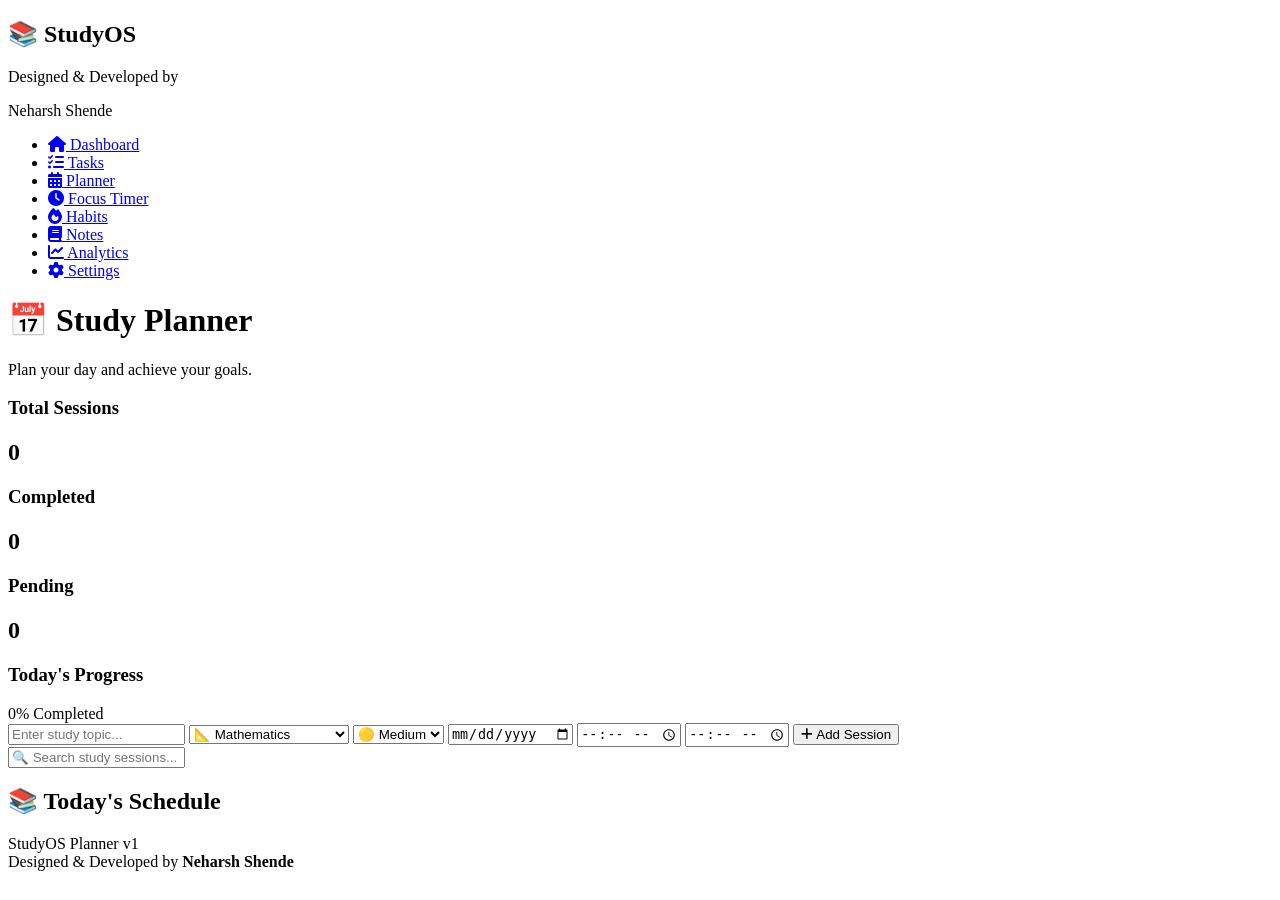
==== planner.html @ d5bcb145 "Create planner.html" ====
<!DOCTYPE html>
<html lang="en">

<head>

<meta charset="UTF-8">

<meta name="viewport" content="width=device-width, initial-scale=1.0">

<title>StudyOS | Study Planner</title>

<link rel="stylesheet" href="CSS/style.css">
<link rel="stylesheet" href="CSS/planner.css">

<link rel="preconnect" href="https://fonts.googleapis.com">

<link href="https://fonts.googleapis.com/css2?family=Poppins:wght@300;400;500;600;700&display=swap" rel="stylesheet">

<link rel="stylesheet"
href="https://cdnjs.cloudflare.com/ajax/libs/font-awesome/6.6.0/css/all.min.css">

</head>

<body>

<!-- ================= Sidebar ================= -->

<aside class="sidebar">

<div class="logo">

<h2>📚 StudyOS</h2>

<p>Designed & Developed by</p>

<span>Neharsh Shende</span>

</div>

<ul>

<li>
<a href="index.html">
<i class="fa-solid fa-house"></i>
Dashboard
</a>
</li>

<li>
<a href="tasks.html">
<i class="fa-solid fa-list-check"></i>
Tasks
</a>
</li>

<li class="active">
<a href="#">
<i class="fa-solid fa-calendar-days"></i>
Planner
</a>
</li>

<li>
<a href="#">
<i class="fa-solid fa-clock"></i>
Focus Timer
</a>
</li>

<li>
<a href="#">
<i class="fa-solid fa-fire"></i>
Habits
</a>
</li>

<li>
<a href="#">
<i class="fa-solid fa-book"></i>
Notes
</a>
</li>

<li>
<a href="#">
<i class="fa-solid fa-chart-line"></i>
Analytics
</a>
</li>

<li>
<a href="#">
<i class="fa-solid fa-gear"></i>
Settings
</a>
</li>

</ul>

</aside>

<!-- ================= Main ================= -->

<main class="main">

<header>

<h1>📅 Study Planner</h1>

<p>Plan your day and achieve your goals.</p>

</header>

<!-- ================= Planner Stats ================= -->

<section class="planner-stats">

<div class="stat-card">

<h3>Total Sessions</h3>

<h2 id="totalSessions">0</h2>

</div>

<div class="stat-card">

<h3>Completed</h3>

<h2 id="completedSessions">0</h2>

</div>

<div class="stat-card">

<h3>Pending</h3>

<h2 id="pendingSessions">0</h2>

</div>

</section>

<!-- ================= Progress ================= -->

<section class="progress-section">

<div class="progress-header">

<h3>Today's Progress</h3>

<span id="progressText">0% Completed</span>

</div>

<div class="progress">

<div id="progressBar" class="progress-bar"></div>

</div>

</section>
<!-- ================= Add Study Session ================= -->

<section class="planner-form">

<input
type="text"
id="sessionTitle"
placeholder="Enter study topic...">


<select id="subject">

<option value="Mathematics">
📐 Mathematics
</option>

<option value="Physics">
⚛️ Physics
</option>

<option value="Chemistry">
🧪 Chemistry
</option>

<option value="English">
📖 English
</option>

<option value="GK">
🌍 General Knowledge
</option>

<option value="Other">
📌 Other
</option>

</select>


<select id="sessionPriority">

<option value="High">
🔴 High
</option>

<option value="Medium" selected>
🟡 Medium
</option>

<option value="Low">
🟢 Low
</option>

</select>


<input
type="date"
id="sessionDate">


<input
type="time"
id="startTime">


<input
type="time"
id="endTime">


<button id="addSessionBtn">

<i class="fa-solid fa-plus"></i>

Add Session

</button>


<button
id="updateSessionBtn"
style="display:none;">

<i class="fa-solid fa-pen"></i>

Update Session

</button>

</section>


<!-- ================= Search ================= -->

<section class="search-box">

<input

type="text"

id="searchSession"

placeholder="🔍 Search study sessions...">

</section>


<!-- ================= Timeline ================= -->

<section class="timeline-container">

<h2>

📚 Today's Schedule

</h2>


<ul id="sessionList">

<!-- Sessions added by JavaScript -->

</ul>


</section>
<!-- ================= Footer ================= -->

<footer>

<p>

StudyOS Planner v1

<br>

Designed & Developed by

<b>Neharsh Shende</b>

</p>

</footer>


</main>


<!-- ================= JavaScript ================= -->

<script src="js/planner.js"></script>


</body>

</html>
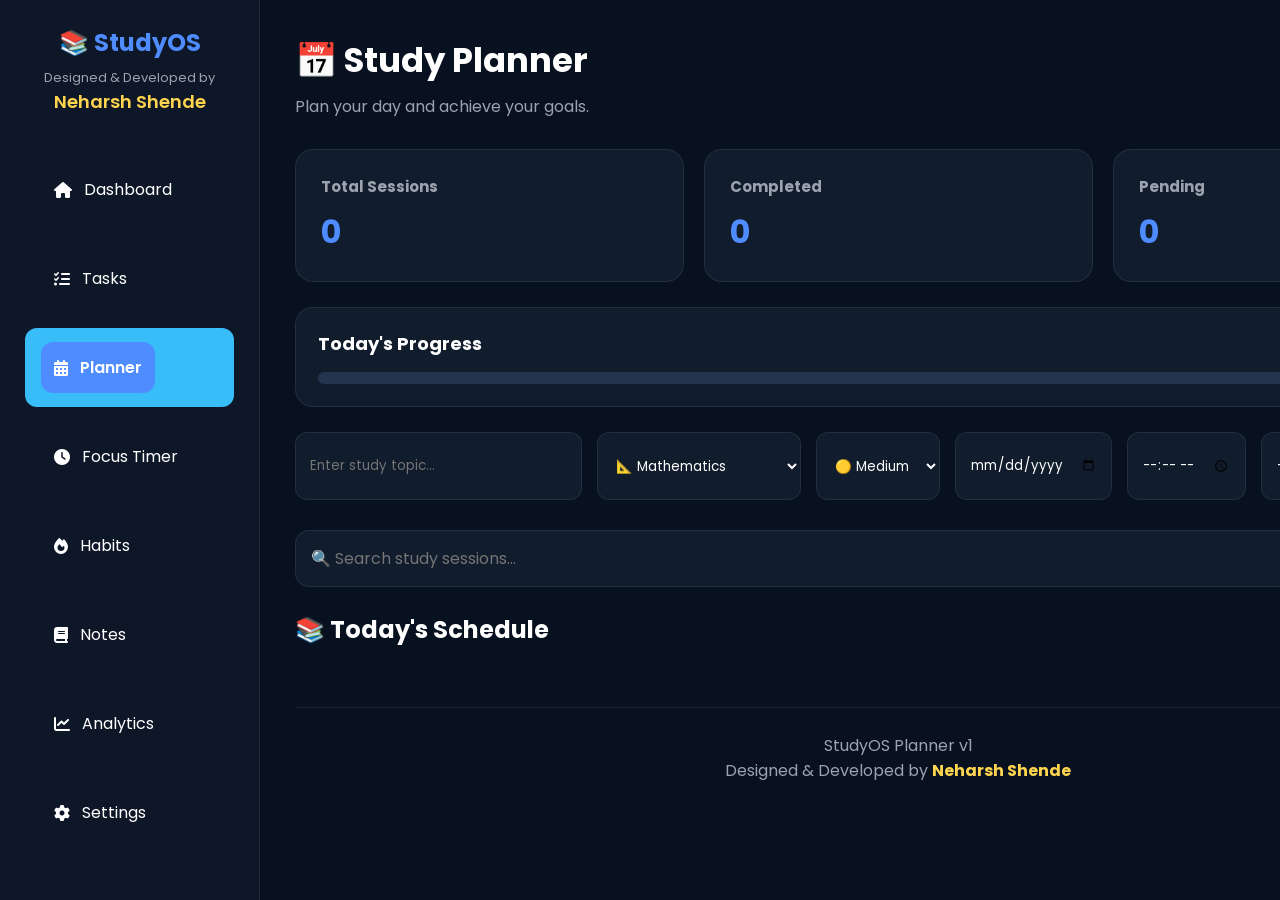
==== commit a0acf153: "Update planner.html" ====
--- a/planner.html
+++ b/planner.html
@@ -9,8 +9,8 @@
 
 <title>StudyOS | Study Planner</title>
 
-<link rel="stylesheet" href="CSS/style.css">
-<link rel="stylesheet" href="CSS/planner.css">
+<link rel="stylesheet" href="css/style.css">
+<link rel="stylesheet" href="css/planner.css">
 
 <link rel="preconnect" href="https://fonts.googleapis.com">
 
--- a/css/style.css
+++ b/css/style.css
@@ -0,0 +1,205 @@
+/* ==========================================
+   StudyOS
+   Developed by Neharsh Shende
+========================================== */
+
+*{
+    margin:0;
+    padding:0;
+    box-sizing:border-box;
+    font-family:'Poppins',sans-serif;
+}
+
+body{
+    background:#0f172a;
+    color:#fff;
+    display:flex;
+    min-height:100vh;
+}
+
+/* Sidebar */
+
+.sidebar{
+    width:260px;
+    background:#111827;
+    padding:30px 20px;
+    position:fixed;
+    left:0;
+    top:0;
+    bottom:0;
+    border-right:1px solid rgba(255,255,255,.08);
+}
+
+.logo{
+    text-align:center;
+    margin-bottom:40px;
+}
+
+.logo h1{
+    font-size:30px;
+    color:#38bdf8;
+}
+
+.logo p{
+    color:#94a3b8;
+    margin-top:8px;
+}
+
+.logo span{
+    color:#facc15;
+    font-weight:700;
+    font-size:18px;
+}
+
+/* Menu */
+
+.sidebar ul{
+    list-style:none;
+}
+
+.sidebar ul li{
+    padding:14px 16px;
+    margin-bottom:10px;
+    border-radius:12px;
+    cursor:pointer;
+    transition:.3s;
+    display:flex;
+    align-items:center;
+    gap:12px;
+    color:#cbd5e1;
+}
+
+.sidebar ul li:hover{
+    background:#1e293b;
+    transform:translateX(6px);
+}
+
+.sidebar ul li.active{
+    background:#38bdf8;
+    color:#000;
+    font-weight:600;
+}
+
+/* Main */
+
+.main{
+    flex:1;
+    margin-left:260px;
+    padding:40px;
+}
+
+/* Header */
+
+header h2{
+    font-size:34px;
+}
+
+header p{
+    margin-top:8px;
+    color:#94a3b8;
+}
+
+/* Cards */
+
+.cards{
+    margin-top:35px;
+    display:grid;
+    grid-template-columns:repeat(auto-fit,minmax(220px,1fr));
+    gap:20px;
+}
+
+.card{
+    background:#1e293b;
+    border-radius:18px;
+    padding:25px;
+    transition:.3s;
+    border:1px solid rgba(255,255,255,.06);
+}
+
+.card:hover{
+    transform:translateY(-8px);
+    box-shadow:0 12px 30px rgba(0,0,0,.35);
+}
+
+.card h3{
+    color:#94a3b8;
+    font-size:16px;
+}
+
+.card h1{
+    margin-top:18px;
+    font-size:38px;
+    color:#38bdf8;
+}
+
+/* Quote */
+
+.quote{
+    margin-top:35px;
+    background:#1e293b;
+    border-radius:18px;
+    padding:30px;
+    border-left:6px solid #38bdf8;
+}
+
+.quote h3{
+    margin-bottom:15px;
+}
+
+.quote p{
+    color:#cbd5e1;
+    line-height:1.8;
+}
+
+/* Footer */
+
+footer{
+    margin-top:40px;
+    text-align:center;
+    color:#94a3b8;
+    padding:20px 0;
+}
+
+footer strong{
+    color:#facc15;
+}
+
+/* Scrollbar */
+
+::-webkit-scrollbar{
+    width:8px;
+}
+
+::-webkit-scrollbar-thumb{
+    background:#38bdf8;
+    border-radius:20px;
+}
+
+/* Mobile */
+
+@media(max-width:900px){
+
+.sidebar{
+    width:100%;
+    height:auto;
+    position:relative;
+}
+
+.main{
+    margin-left:0;
+    padding:20px;
+}
+
+.cards{
+    grid-template-columns:1fr;
+}
+
+header h2{
+    font-size:26px;
+}
+
+.logo h1{
+    font-size:26px;
+}
+
+}
--- a/css/planner.css
+++ b/css/planner.css
@@ -0,0 +1,903 @@
+/* ==========================================
+   StudyOS Planner v1
+   Designed & Developed by Neharsh Shende
+========================================== */
+
+:root{
+
+    --bg:#08111f;
+    --card:#111c2d;
+    --primary:#4f8cff;
+    --secondary:#7c3aed;
+    --success:#22c55e;
+    --danger:#ef4444;
+    --warning:#f59e0b;
+
+    --text:#ffffff;
+    --muted:#9ca3af;
+
+    --border:rgba(255,255,255,.08);
+
+}
+
+
+*{
+
+    margin:0;
+    padding:0;
+    box-sizing:border-box;
+
+    font-family:'Poppins',sans-serif;
+
+}
+
+
+body{
+
+    background:var(--bg);
+
+    color:var(--text);
+
+    min-height:100vh;
+
+}
+
+
+/* ================= Sidebar ================= */
+
+
+.sidebar{
+
+    width:260px;
+
+    background:#0d1727;
+
+    border-right:1px solid var(--border);
+
+    position:fixed;
+
+    top:0;
+
+    bottom:0;
+
+    left:0;
+
+    padding:25px;
+
+    overflow-y:auto;
+
+}
+
+
+.logo{
+
+    text-align:center;
+
+    margin-bottom:35px;
+
+}
+
+
+.logo h2{
+
+    color:var(--primary);
+
+}
+
+
+.logo p{
+
+    color:var(--muted);
+
+    font-size:13px;
+
+    margin-top:8px;
+
+}
+
+
+.logo span{
+
+    color:#ffd54f;
+
+    font-weight:600;
+
+}
+
+
+.sidebar ul{
+
+    list-style:none;
+
+}
+
+
+.sidebar li{
+
+    margin:10px 0;
+
+}
+
+
+.sidebar a{
+
+    display:flex;
+
+    align-items:center;
+
+    gap:12px;
+
+    padding:13px;
+
+    color:white;
+
+    text-decoration:none;
+
+    border-radius:12px;
+
+    transition:.3s;
+
+}
+
+
+.sidebar a:hover,
+.sidebar .active a{
+
+    background:var(--primary);
+
+}
+
+
+/* ================= Main ================= */
+
+
+.main{
+
+    margin-left:260px;
+
+    padding:35px;
+
+}
+
+
+header{
+
+    margin-bottom:30px;
+
+}
+
+
+header h1{
+
+    font-size:34px;
+
+}
+
+
+header p{
+
+    color:var(--muted);
+
+    margin-top:8px;
+
+}
+
+
+/* ================= Planner Stats ================= */
+
+
+.planner-stats{
+
+    display:grid;
+
+    grid-template-columns:repeat(auto-fit,minmax(200px,1fr));
+
+    gap:20px;
+
+    margin-bottom:25px;
+
+}
+
+
+.stat-card{
+
+    background:var(--card);
+
+    padding:25px;
+
+    border-radius:18px;
+
+    border:1px solid var(--border);
+
+    transition:.3s;
+
+}
+
+
+.stat-card:hover{
+
+    transform:translateY(-5px);
+
+}
+
+
+.stat-card h3{
+
+    color:var(--muted);
+
+    font-size:15px;
+
+}
+
+
+.stat-card h2{
+
+    color:var(--primary);
+
+    font-size:32px;
+
+    margin-top:10px;
+
+}
+/* ================= Progress ================= */
+
+
+.progress-section{
+
+    background:var(--card);
+
+    border:1px solid var(--border);
+
+    border-radius:18px;
+
+    padding:22px;
+
+    margin-bottom:25px;
+
+}
+
+
+.progress-header{
+
+    display:flex;
+
+    justify-content:space-between;
+
+    align-items:center;
+
+    margin-bottom:15px;
+
+}
+
+
+.progress-header h3{
+
+    font-size:18px;
+
+}
+
+
+#progressText{
+
+    color:var(--primary);
+
+    font-weight:600;
+
+}
+
+
+.progress{
+
+    height:12px;
+
+    width:100%;
+
+    background:#23344f;
+
+    border-radius:20px;
+
+    overflow:hidden;
+
+}
+
+
+.progress-bar{
+
+    height:100%;
+
+    width:0%;
+
+    background:linear-gradient(
+        90deg,
+        var(--primary),
+        var(--secondary)
+    );
+
+    transition:.5s;
+
+}
+
+
+/* ================= Planner Form ================= */
+
+
+.planner-form{
+
+    display:grid;
+
+    grid-template-columns:
+    2fr
+    1fr
+    1fr
+    1fr
+    1fr
+    1fr
+    auto
+    auto;
+
+    gap:15px;
+
+    margin-bottom:30px;
+
+}
+
+
+.planner-form input,
+.planner-form select{
+
+    background:var(--card);
+
+    color:white;
+
+    border:1px solid var(--border);
+
+    padding:14px;
+
+    border-radius:12px;
+
+    outline:none;
+
+}
+
+
+.planner-form input:focus,
+.planner-form select:focus{
+
+    border-color:var(--primary);
+
+}
+
+
+.planner-form button{
+
+    border:none;
+
+    padding:14px 18px;
+
+    border-radius:12px;
+
+    cursor:pointer;
+
+    font-weight:600;
+
+    color:white;
+
+    transition:.3s;
+
+}
+
+
+#addSessionBtn{
+
+    background:var(--primary);
+
+}
+
+
+#updateSessionBtn{
+
+    background:var(--warning);
+
+}
+
+
+.planner-form button:hover{
+
+    transform:translateY(-3px);
+
+}
+
+
+/* ================= Search ================= */
+
+
+.search-box{
+
+    margin-bottom:25px;
+
+}
+
+
+.search-box input{
+
+    width:100%;
+
+    padding:15px;
+
+    background:var(--card);
+
+    color:white;
+
+    border:1px solid var(--border);
+
+    border-radius:14px;
+
+    outline:none;
+
+    font-size:16px;
+
+}
+
+
+.search-box input:focus{
+
+    border-color:var(--primary);
+
+}
+
+
+/* ================= Timeline ================= */
+
+
+.timeline-container h2{
+
+    margin-bottom:20px;
+
+}
+/* ================= Timeline List ================= */
+
+
+#sessionList{
+
+    list-style:none;
+
+    display:flex;
+
+    flex-direction:column;
+
+    gap:18px;
+
+}
+
+
+.session-card{
+
+    background:var(--card);
+
+    border:1px solid var(--border);
+
+    border-left:6px solid var(--primary);
+
+    border-radius:18px;
+
+    padding:20px;
+
+    display:flex;
+
+    justify-content:space-between;
+
+    align-items:center;
+
+    transition:.3s;
+
+    animation:fadeIn .4s ease;
+
+}
+
+
+.session-card:hover{
+
+    transform:translateY(-5px);
+
+    box-shadow:0 15px 30px rgba(0,0,0,.35);
+
+}
+
+
+.session-card.completed{
+
+    border-left-color:var(--success);
+
+    opacity:.75;
+
+}
+
+
+.session-info{
+
+    flex:1;
+
+}
+
+
+.session-title{
+
+    font-size:19px;
+
+    font-weight:600;
+
+    margin-bottom:8px;
+
+}
+
+
+.session-details{
+
+    color:var(--muted);
+
+    font-size:14px;
+
+    display:flex;
+
+    flex-wrap:wrap;
+
+    gap:15px;
+
+}
+
+
+.subject-tag{
+
+    display:inline-block;
+
+    margin-top:10px;
+
+    padding:6px 14px;
+
+    border-radius:30px;
+
+    background:#1e293b;
+
+    color:#8ab4ff;
+
+    font-size:13px;
+
+}
+
+
+/* ================= Priority ================= */
+
+
+.session-priority{
+
+    padding:7px 14px;
+
+    border-radius:30px;
+
+    color:white;
+
+    font-size:13px;
+
+    font-weight:600;
+
+}
+
+
+.session-priority.high{
+
+    background:var(--danger);
+
+}
+
+
+.session-priority.medium{
+
+    background:var(--warning);
+
+}
+
+
+.session-priority.low{
+
+    background:var(--success);
+
+}
+
+
+
+/* ================= Session Actions ================= */
+
+
+.session-actions{
+
+    display:flex;
+
+    gap:10px;
+
+    align-items:center;
+
+}
+
+
+.session-actions button{
+
+    width:42px;
+
+    height:42px;
+
+    border:none;
+
+    border-radius:12px;
+
+    cursor:pointer;
+
+    color:white;
+
+    font-size:16px;
+
+    transition:.3s;
+
+}
+
+
+.session-actions button:hover{
+
+    transform:scale(1.1);
+
+}
+
+
+.edit-session{
+
+    background:#7c3aed;
+
+}
+
+
+.complete-session{
+
+    background:#22c55e;
+
+}
+
+
+.delete-session{
+
+    background:#ef4444;
+
+}
+
+
+/* ================= Empty State ================= */
+
+
+.empty-message{
+
+    text-align:center;
+
+    color:var(--muted);
+
+    padding:40px;
+
+    background:var(--card);
+
+    border-radius:18px;
+
+}
+/* ================= Footer ================= */
+
+footer{
+
+    margin-top:40px;
+
+    padding:25px;
+
+    text-align:center;
+
+    color:var(--muted);
+
+    border-top:1px solid var(--border);
+
+}
+
+
+footer b{
+
+    color:#ffd54f;
+
+}
+
+
+/* ================= Animation ================= */
+
+
+@keyframes fadeIn{
+
+    from{
+
+        opacity:0;
+
+        transform:translateY(15px);
+
+    }
+
+    to{
+
+        opacity:1;
+
+        transform:translateY(0);
+
+    }
+
+}
+
+
+
+/* ================= Scrollbar ================= */
+
+
+::-webkit-scrollbar{
+
+    width:8px;
+
+}
+
+
+::-webkit-scrollbar-track{
+
+    background:#08111f;
+
+}
+
+
+::-webkit-scrollbar-thumb{
+
+    background:var(--primary);
+
+    border-radius:10px;
+
+}
+
+
+
+/* ================= Responsive ================= */
+
+
+@media(max-width:1200px){
+
+    .planner-form{
+
+        grid-template-columns:repeat(3,1fr);
+
+    }
+
+}
+
+
+
+@media(max-width:900px){
+
+    .sidebar{
+
+        position:relative;
+
+        width:100%;
+
+        height:auto;
+
+    }
+
+
+    .main{
+
+        margin-left:0;
+
+        padding:20px;
+
+    }
+
+
+    .planner-form{
+
+        grid-template-columns:1fr;
+
+    }
+
+
+    .session-card{
+
+        flex-direction:column;
+
+        align-items:flex-start;
+
+        gap:20px;
+
+    }
+
+
+    .session-actions{
+
+        width:100%;
+
+        justify-content:flex-end;
+
+    }
+
+}
+
+
+
+@media(max-width:600px){
+
+
+    header h1{
+
+        font-size:28px;
+
+    }
+
+
+    .planner-stats{
+
+        grid-template-columns:1fr;
+
+    }
+
+
+    .progress-header{
+
+        flex-direction:column;
+
+        align-items:flex-start;
+
+        gap:8px;
+
+    }
+
+
+    .session-actions button{
+
+        width:38px;
+
+        height:38px;
+
+    }
+
+}
+
+
+
+/* ================= Glass Effect ================= */
+
+
+.stat-card,
+.progress-section,
+.session-card,
+.planner-form input,
+.planner-form select,
+.search-box input{
+
+    backdrop-filter:blur(12px);
+
+}
+
+
+
+/* ================= StudyOS Branding ================= */
+
+
+.studyos-brand{
+
+    text-align:center;
+
+    color:#ffd54f;
+
+    font-weight:600;
+
+}
+
+
+/* ==========================================
+   StudyOS Planner v1
+   Designed & Developed by Neharsh Shende
+========================================== */
